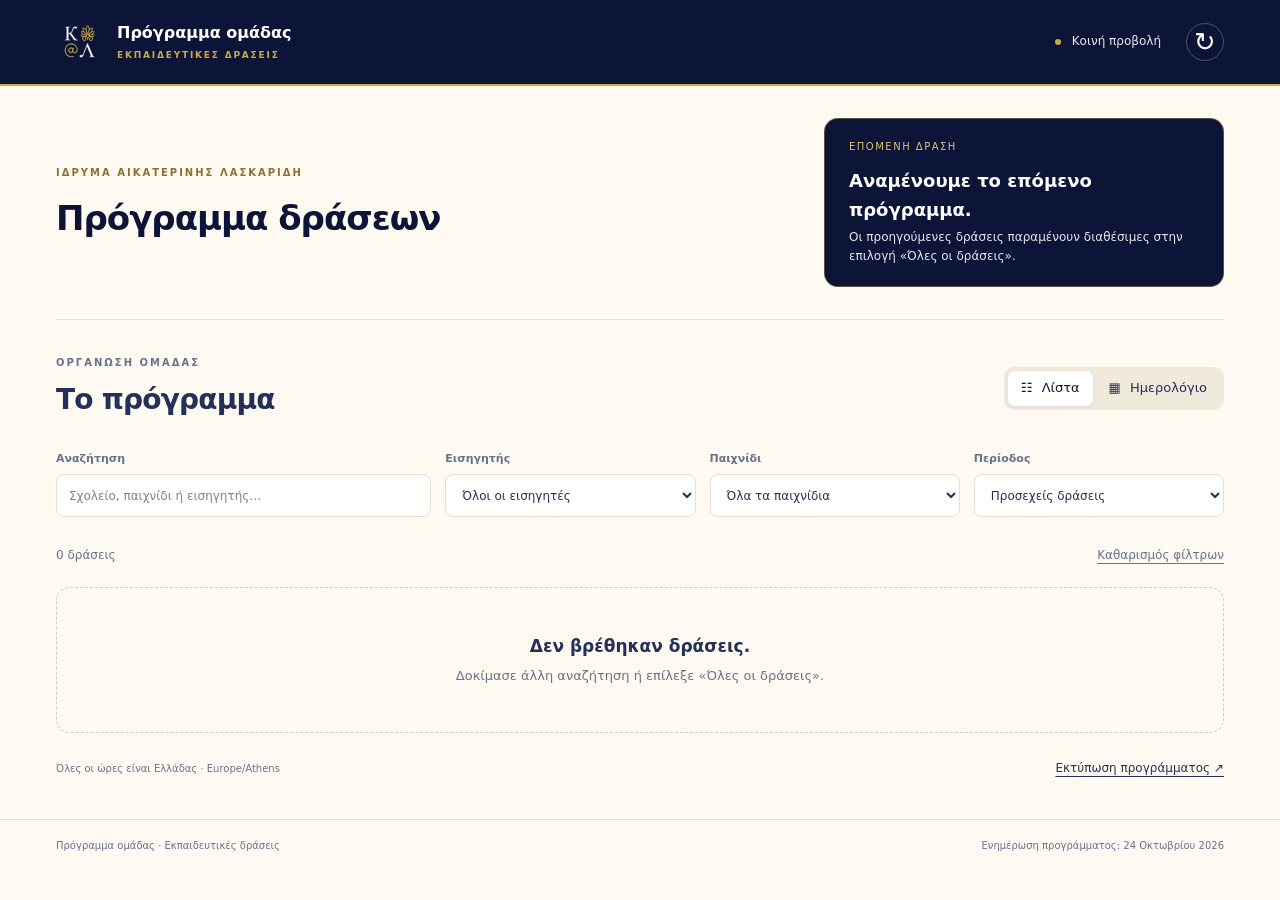
==== index.html @ 1f18cace "Apply foundation colors and show artwork for each educational program" ====
<!doctype html>
<html lang="el">
<head>
  <meta charset="utf-8">
  <meta name="viewport" content="width=device-width, initial-scale=1">
  <meta name="theme-color" content="#0c1537">
  <meta name="robots" content="noindex, nofollow">
  <meta name="description" content="Το κοινό πρόγραμμα της ομάδας εκπαιδευτικών δράσεων στο Ίδρυμα Αικατερίνης Λασκαρίδη.">
  <title>Πρόγραμμα ομάδας · Εκπαιδευτικές δράσεις</title>
  <link rel="icon" href="icon.svg" type="image/svg+xml">
  <link rel="stylesheet" href="styles.css">
  <script src="data.js" defer></script>
  <script src="app.js" defer></script>
</head>
<body>
  <a class="skip" href="#schedule">Στο πρόγραμμα</a>
  <header class="topbar">
    <a class="brand" href="./" aria-label="Πρόγραμμα ομάδας, αρχική"><img class="brand-icon" src="assets/foundation-mark.png" alt="" width="48" height="48"><span>Πρόγραμμα ομάδας<small>ΕΚΠΑΙΔΕΥΤΙΚΕΣ ΔΡΑΣΕΙΣ</small></span></a>
    <div class="top-actions"><span class="shared"><i></i> Κοινή προβολή</span><button class="icon-button" id="refresh" type="button" aria-label="Ανανέωση προγράμματος">↻</button></div>
  </header>
  <main>
    <section class="intro" aria-labelledby="page-title">
      <div><p class="eyebrow">ΙΔΡΥΜΑ ΑΙΚΑΤΕΡΙΝΗΣ ΛΑΣΚΑΡΙΔΗ</p><h1 id="page-title">Πρόγραμμα δράσεων</h1></div>
      <aside class="next" id="next-event" aria-label="Επόμενη δράση"></aside>
    </section>
    <section class="workspace" id="schedule" aria-labelledby="schedule-title">
      <div class="section-heading"><div><p class="eyebrow">ΟΡΓΑΝΩΣΗ ΟΜΑΔΑΣ</p><h2 id="schedule-title">Το πρόγραμμα</h2></div><div class="view-switch" aria-label="Τρόπος προβολής"><button type="button" data-view="list" aria-pressed="true">☷ <span>Λίστα</span></button><button type="button" data-view="calendar" aria-pressed="false">▦ <span>Ημερολόγιο</span></button></div></div>
      <div class="filters">
        <label class="search-label"><span>Αναζήτηση</span><input id="search" type="search" placeholder="Σχολείο, παιχνίδι ή εισηγητής…" autocomplete="off"></label>
        <label><span>Εισηγητής</span><select id="presenter"><option value="">Όλοι οι εισηγητές</option></select></label>
        <label><span>Παιχνίδι</span><select id="program"><option value="">Όλα τα παιχνίδια</option></select></label>
        <label><span>Περίοδος</span><select id="period"><option value="upcoming">Προσεχείς δράσεις</option><option value="all">Όλες οι δράσεις</option><option value="past">Προηγούμενες δράσεις</option></select></label>
      </div>
      <div class="results-bar"><p id="result-count" role="status" aria-live="polite"></p><button class="text-button" id="clear" type="button">Καθαρισμός φίλτρων</button></div>
      <div id="list-view"></div>
      <div id="calendar-view" hidden><div class="calendar-toolbar"><h3 id="month-label"></h3><div><button id="prev-month" class="month-button" type="button" aria-label="Προηγούμενος μήνας">←</button><button id="current-month" class="text-button" type="button">Τρέχων μήνας</button><button id="next-month" class="month-button" type="button" aria-label="Επόμενος μήνας">→</button></div></div><p class="calendar-hint">Επίλεξε μια δράση για να δεις τις λεπτομέρειες.</p><div class="calendar" id="calendar"></div><div id="day-details" aria-live="polite"></div></div>
      <div class="bottom-tools"><p class="timezone">Όλες οι ώρες είναι Ελλάδας · Europe/Athens</p><button class="text-button" id="print" type="button">Εκτύπωση προγράμματος ↗</button></div>
    </section>
  </main>
  <footer><p>Πρόγραμμα ομάδας · Εκπαιδευτικές δράσεις</p><p id="updated"></p></footer>
  <noscript><p class="noscript">Χρειάζεται ενεργοποιημένη JavaScript για την προβολή του προγράμματος.</p></noscript>
</body>
</html>
---- styles.css ----
:root{--bg:#fffaf1;--paper:#fff;--ink:#24305a;--muted:#69718b;--line:#e4dfd1;--accent:#ceaa46;--gold:#ceaa46;--soft:#f4efdf;--radius:18px}*{box-sizing:border-box}html{scroll-behavior:smooth}body{margin:0;background:var(--bg);color:var(--ink);font:15px/1.6 system-ui,-apple-system,"Segoe UI",sans-serif}button,input,select{font:inherit}button,a,input,select{-webkit-tap-highlight-color:transparent}button{cursor:pointer}button:focus-visible,a:focus-visible,input:focus-visible,select:focus-visible{outline:3px solid #ae7835;outline-offset:4px}button{color:inherit}a{color:inherit}button:disabled{cursor:default;opacity:.5}[hidden]{display:none!important}.skip{position:absolute;top:-90px;left:20px;z-index:10;background:white;padding:10px}.skip:focus{top:10px}.topbar{max-width:1280px;margin:auto;padding:26px 56px;display:flex;align-items:center;justify-content:space-between;border-bottom:1px solid var(--line)}.brand{display:flex;align-items:center;gap:13px;text-decoration:none;font-size:16px;font-weight:650;line-height:1.3}.brand small{display:block;font-size:9px;font-weight:600;letter-spacing:1.8px;margin-top:6px;color:var(--muted)}.brand-icon{display:grid;place-items:center;width:43px;height:43px;border-radius:13px;background:var(--ink);color:#f4e8cf;font:32px Georgia,serif}.top-actions{display:flex;gap:25px;align-items:center}.shared{font-size:12px;color:var(--muted)}.shared i{display:inline-block;width:6px;height:6px;border-radius:50%;background:#ceaa46;margin-right:7px}.icon-button{font-size:26px;background:transparent;border:1px solid var(--line);border-radius:50%;width:38px;height:38px;line-height:1}main{max-width:1280px;padding:0 56px;margin:auto}.intro{display:grid;grid-template-columns:1.25fr 1fr;gap:70px;align-items:center;padding:64px 0 56px}.eyebrow{font-size:10px;letter-spacing:2px;font-weight:700;margin:0 0 16px;color:var(--muted)}h1{font-size:clamp(35px,4.5vw,56px);font-weight:600;letter-spacing:-2.1px;line-height:1.15;margin:0}h1 em{font-style:normal;color:#8a7234}.lead{font-size:15px;color:var(--muted);line-height:1.8;margin:22px 0 0}.next{align-self:center;background:var(--ink);color:#fff;border-radius:var(--radius);padding:28px 30px;position:relative;overflow:hidden}.next:after{content:"";position:absolute;width:190px;height:190px;right:-115px;top:-95px;border:30px solid #ffffff08;border-radius:50%;pointer-events:none}.next-label{font-size:10px;letter-spacing:1.5px;color:#c2d2c6;display:flex;justify-content:space-between;margin:0 0 21px}.next-date{display:flex;align-items:center;gap:18px;margin-bottom:16px}.next-number{font-size:57px;font-weight:300;line-height:1;letter-spacing:-3px}.next-date-text{line-height:1.7;font-size:13px;color:#dde5de}.next h2{font-size:20px;font-weight:600;margin:0 0 3px}.next-subtitle{margin:0;font-size:12px;color:#c5d4cf}.next-meta{display:flex;gap:20px;flex-wrap:wrap;border-top:1px solid #ffffff26;padding-top:17px;margin:21px 0 0;font-size:12px;color:#f4efdf}.workspace{border-top:1px solid var(--line);padding:35px 0 0}.section-heading{display:flex;align-items:center;justify-content:space-between;gap:20px}.section-heading .eyebrow{margin:0 0 7px}.section-heading h2{font-size:28px;letter-spacing:-.8px;font-weight:550;margin:0}.view-switch{display:flex;background:#eeeadf;border-radius:10px;padding:4px;gap:3px}.view-switch button{border:0;background:none;border-radius:7px;padding:7px 13px;font-size:13px;white-space:nowrap}.view-switch button[aria-pressed=true]{background:white;box-shadow:0 1px 4px #24305a12}.view-switch button span{margin-left:5px}.filters{display:grid;grid-template-columns:1.5fr 1fr 1fr 1fr;gap:14px;margin-top:27px}.filters label>span{display:block;font-size:11px;font-weight:600;color:var(--muted);margin-bottom:7px}.filters input,.filters select{width:100%;min-width:0;border:1px solid var(--line);background:#fff;border-radius:8px;padding:11px 12px;font-size:12px;height:43px;color:var(--ink)}.filters input::placeholder{color:#7e8394}.results-bar{display:flex;justify-content:space-between;align-items:center;gap:14px;margin:23px 0 15px;font-size:12px;color:var(--muted)}.results-bar p{margin:0}.text-button{border:0;background:transparent;padding:6px 0;font-size:12px;text-decoration:underline;text-underline-offset:4px}.month-heading{font-size:13px;letter-spacing:.4px;font-weight:600;margin:27px 0 13px}.event-card{background:var(--paper);border:1px solid var(--line);border-radius:var(--radius);display:grid;grid-template-columns:104px minmax(0,1fr);overflow:hidden;margin:0 0 14px;scroll-margin-top:30px}.event-date{background:var(--soft);border-right:1px solid var(--line);display:flex;align-items:center;flex-direction:column;padding:25px 12px;gap:2px}.event-weekday{font-size:11px;color:var(--muted)}.event-number{font-size:40px;line-height:1.15;font-weight:400;letter-spacing:-2px}.event-month{font-size:11px;color:var(--muted)}.event-main{padding:24px 27px}.event-title-row{display:flex;gap:16px;align-items:flex-start;justify-content:space-between}.event-title-row h3{font-size:20px;letter-spacing:-.4px;margin:0;line-height:1.4;font-weight:650}.event-subtitle{font-size:13px;color:var(--muted);margin:3px 0 0}.status{font-size:10px;white-space:nowrap;padding:4px 9px;background:#eef1f8;border:1px solid #dce1ef;border-radius:20px;color:#24305a}.status.cancelled{background:#fff0eb;border-color:#edcfc2;color:#93472b}.status.changed{background:#fff5dd;border-color:#ebd8aa;color:#7b5f22}.event-meta{display:flex;flex-wrap:wrap;gap:10px 23px;margin:18px 0 21px;font-size:12px;font-weight:550}.event-meta span{display:flex;align-items:center;gap:7px}.meta-symbol{color:#ac8b35;font-size:14px}.event-details{display:grid;grid-template-columns:1.2fr 1fr .75fr;gap:20px;border-top:1px solid #eae6dc;padding-top:17px;margin:0}.event-details dt{font-size:10px;color:var(--muted);margin-bottom:5px}.event-details dd{font-size:12px;margin:0;line-height:1.8}.event-details dd span{display:block}.event-footer{display:flex;justify-content:flex-end;margin-top:16px}.add-calendar{background:none;border:0;padding:4px 0;font-size:11px;color:#24305a;text-decoration:underline;text-underline-offset:4px}.event-note{font-size:12px;color:#775a2b;background:#fff8e7;border-radius:8px;padding:10px 12px;margin-bottom:0}.bottom-tools{display:flex;justify-content:space-between;gap:15px;align-items:center;margin-top:18px}.timezone{font-size:10px;color:var(--muted)}.update-note{display:flex;gap:20px;margin:48px 0 42px;padding:23px 0;border-top:1px solid var(--line);border-bottom:1px solid var(--line)}.note-icon{font-size:24px;color:#6c8368}.update-note h2{font-size:13px;font-weight:600;margin:0 0 5px}.update-note p{font-size:12px;color:var(--muted);margin:0;max-width:720px}.update-note .updated{margin-top:8px;font-size:10px}footer{max-width:1280px;margin:auto;padding:0 56px 25px;display:flex;justify-content:space-between;gap:15px;color:var(--muted);font-size:10px}footer p{margin:0}.empty{padding:45px 20px;text-align:center;border:1px dashed #ddd0aa;border-radius:var(--radius);color:var(--muted)}.empty h3{color:var(--ink);font-size:17px;margin:0 0 6px}.empty p{font-size:13px;margin:0}.calendar-toolbar{display:flex;justify-content:space-between;align-items:center;margin:25px 0 10px;gap:12px}.calendar-toolbar h3{font-size:18px;margin:0;font-weight:550}.calendar-toolbar>div{display:flex;align-items:center;gap:15px}.month-button{border:1px solid var(--line);background:white;border-radius:8px;width:34px;height:34px}.calendar-hint{font-size:11px;color:var(--muted);margin:0 0 14px}.calendar{display:grid;grid-template-columns:repeat(7,minmax(0,1fr));border-top:1px solid var(--line);border-left:1px solid var(--line);border-radius:10px;overflow:hidden;background:#fff}.week-label{text-align:center;font-size:11px;font-weight:600;background:#f4efdf;padding:10px 2px;border-right:1px solid var(--line);border-bottom:1px solid var(--line)}.day{min-height:100px;padding:9px;border-right:1px solid var(--line);border-bottom:1px solid var(--line);font-size:12px}.day.blank{background:#fbf8f0}.day.today>.day-number{background:var(--ink);color:white;border-radius:50%;padding:3px 6px}.calendar-event{width:100%;text-align:left;display:block;border:0;border-left:2px solid #b39138;background:#edf0f8;border-radius:4px;padding:5px;margin-top:8px;font-size:10px;line-height:1.5;overflow-wrap:anywhere}.calendar-event.cancelled{text-decoration:line-through;background:#fff0eb}.calendar-event strong{display:block}#day-details{margin-top:22px}.noscript{padding:25px;text-align:center;background:white}
@media(min-width:1400px){.intro{padding-top:75px;padding-bottom:65px}}@media(max-width:900px){.topbar{padding:22px 30px}main{padding:0 30px}.intro{gap:35px;padding-top:45px;padding-bottom:40px}h1{font-size:42px}.filters{grid-template-columns:repeat(2,minmax(0,1fr))}.event-details{grid-template-columns:1fr 1fr}.event-details>div:last-child{grid-column:1/-1}.next{padding:24px}.event-main{padding:22px}footer{padding:0 30px 25px}.day{min-height:85px;padding:6px}}
@media(max-width:600px){body{font-size:14px}.topbar{padding:18px 20px}.brand{font-size:13px;gap:10px}.brand-icon{width:37px;height:37px;font-size:28px}.brand small{font-size:8px;letter-spacing:1px}.shared{display:none}.top-actions{gap:0}main{padding:0 20px}.intro{grid-template-columns:1fr;gap:28px;padding:32px 0}.eyebrow{font-size:9px;letter-spacing:1.5px}h1{font-size:40px;letter-spacing:-1.5px}.lead{font-size:13px;margin-top:16px}.lead br{display:none}.next{padding:23px}.next-number{font-size:48px}.next-label{margin-bottom:15px}.next-date{margin-bottom:13px}.next-meta{margin-top:17px;padding-top:14px}.workspace{padding-top:26px}.section-heading h2{font-size:24px}.view-switch button{font-size:12px;padding:7px 9px}.view-switch button span{margin-left:3px}.filters{gap:13px 10px;margin-top:21px}.filters .search-label{grid-column:1/-1}.filters label:last-child{grid-column:1/-1}.filters input,.filters select{font-size:12px}.results-bar{font-size:11px;margin-top:20px}.results-bar .text-button{font-size:10px}.event-card{grid-template-columns:65px minmax(0,1fr);border-radius:13px}.event-date{padding:20px 5px}.event-number{font-size:32px}.event-weekday,.event-month{font-size:9px}.event-main{padding:19px 16px}.event-title-row{display:block}.event-title-row h3{font-size:18px}.event-subtitle{font-size:12px}.status{display:inline-block;margin-top:10px}.event-meta{gap:8px 14px;margin:14px 0;font-size:11px}.event-details{grid-template-columns:1fr;gap:13px}.event-details>div:last-child{grid-column:auto}.event-details dd{font-size:11px}.event-details dt{font-size:9px;margin-bottom:3px}.event-footer{justify-content:flex-start}.bottom-tools{align-items:flex-start;flex-direction:column;gap:0}.timezone{font-size:9px}.update-note{margin:30px 0;padding:20px 0;gap:12px}.update-note p{font-size:11px}footer{padding:0 20px 23px;flex-direction:column;gap:3px;font-size:9px}.calendar-toolbar{align-items:flex-start;flex-direction:column}.calendar-toolbar h3{font-size:17px}.calendar-toolbar>div{width:100%;justify-content:space-between}.day{min-height:80px;padding:4px;font-size:10px}.calendar-event{font-size:8px;padding:4px 2px}.calendar-event .calendar-program{display:none}.week-label{font-size:9px;padding:8px 1px}.calendar-hint{font-size:10px}}
@media print{body{background:white;color:black}.topbar{padding:15px 0}.top-actions,.filters,.view-switch,.results-bar .text-button,.bottom-tools,.event-footer,.next,.calendar-toolbar,.calendar-hint,.update-note,footer,.skip{display:none!important}main{padding:0}.intro{display:block;padding:20px 0}.intro h1{font-size:27px;letter-spacing:0}.intro h1 br{display:none}.lead{font-size:11px;margin-top:6px}.workspace{padding-top:20px}#calendar-view{display:none!important}#list-view{display:block!important}.event-card{break-inside:avoid}.event-main{padding:16px}.event-date{background:white}.event-details{grid-template-columns:1.2fr 1fr .75fr}.event-details>div:last-child{grid-column:auto}.event-details dd{font-size:10px}.event-details dt{font-size:9px}.event-title-row{display:flex}.status{-webkit-print-color-adjust:exact;print-color-adjust:exact}.event-title-row h3{font-size:16px}.section-heading h2{font-size:20px}}
@media(max-width:600px){.section-heading{gap:10px}.section-heading h2{font-size:22px;white-space:nowrap}.view-switch button{font-size:11px;padding:6px 7px}} @media(prefers-reduced-motion:reduce){html{scroll-behavior:auto}}
/* Compact schedule heading */
.intro{grid-template-columns:minmax(0,1fr) minmax(300px,400px);gap:48px;padding:32px 0}h1{font-size:34px;font-weight:600;letter-spacing:-1px;line-height:1.25;max-width:480px}.next{padding:20px 24px}.next-label{margin-bottom:12px}.next-date{gap:14px;margin-bottom:12px}.next-number{font-size:42px;letter-spacing:-1.5px}.next h2{font-size:18px}.next-meta{margin-top:14px;padding-top:12px}.bottom-tools{margin-bottom:32px}footer{border-top:1px solid var(--line);padding-top:18px}
@media(max-width:900px){.intro{gap:28px;grid-template-columns:minmax(0,1fr) minmax(280px,1fr)}h1{font-size:30px}}
@media(max-width:600px){.intro{grid-template-columns:1fr;gap:22px;padding:26px 0}h1{font-size:28px;max-width:320px;letter-spacing:-.6px}.intro .eyebrow{margin-bottom:10px}.next{padding:20px}.next-number{font-size:38px}.bottom-tools{margin-bottom:24px}footer{padding-top:16px}}
@media print{.intro{display:block;padding:18px 0}.intro h1{font-size:25px;max-width:none}}


/* Foundation palette, matched to laskaridisfoundation.org. */
:root{--navy:#0c1537;--gold:#ceaa46;--bg:#fffaf1;--ink:#24305a;--soft:#f4efdf;--radius:14px}
.topbar{max-width:none;background:var(--navy);color:#fff;padding:18px max(28px,calc((100vw - 1168px)/2));border-bottom:2px solid var(--gold)}
.brand-icon{width:48px;height:48px;object-fit:contain;background:none;border-radius:0;flex-shrink:0}
.brand small{color:var(--gold)}.shared{color:#e8e8ef}.shared i{background:var(--gold)}
.icon-button{border-color:#ffffff40;color:#fff}.icon-button:hover{background:#ffffff12}
.intro .eyebrow{color:#8a7234}.intro h1{color:var(--navy)}
.next{background:var(--navy);border:1px solid #ceaa4666;border-radius:14px;isolation:isolate}
.next-artwork{position:absolute;inset:0;width:100%;height:100%;object-fit:cover;opacity:.85;z-index:-2}
.next:after{inset:0;width:auto;height:auto;border:0;border-radius:0;background:linear-gradient(90deg,rgba(12,21,55,.96),rgba(12,21,55,.74) 55%,rgba(12,21,55,.2));z-index:-1}
.next-content{position:relative}.next-label{color:#e0c477}.next-number{color:#e6cb7e}.next-date-text{color:#f8f0dc}
.next-subtitle{color:#e7e8ef}.next-meta{color:#fffaf1;border-top-color:#ceaa4659}
.event-card{grid-template-columns:88px minmax(0,1fr);box-shadow:0 3px 18px #0c153705;border-color:#e4dfd1}
.event-card.has-artwork{grid-template-columns:88px 210px minmax(0,1fr)}
.event-date{background:var(--navy);border-right:0;color:#fff;justify-content:flex-start;padding-top:28px}
.event-number{color:#e0c477}.event-weekday,.event-month{color:#f3ead0}
.event-artwork{position:relative;min-height:285px;overflow:hidden;background:var(--navy);border-right:1px solid #ceaa4640}
.event-artwork img{position:absolute;inset:0;width:100%;height:100%;object-fit:cover}
.event-main{padding:25px 27px}.event-title-row h3{color:var(--navy)}
.event-details{border-top-color:#eae6dc}.event-details dt{color:#767990}.event-meta{color:#344367}
.status.scheduled{background:#f6f1e2;color:#776024;border-color:#e9dcaf}
.add-calendar{color:#24305a}.add-calendar:hover,.text-button:hover{color:#8c6c1a}
.calendar-event{background:#edf0f8;border-left-color:var(--gold);color:var(--navy)}
.day.today>.day-number{background:var(--navy);color:#fff}.week-label{background:#f3efdf;color:var(--navy)}
.view-switch{background:#efeadc}.view-switch button[aria-pressed=true]{color:var(--navy);box-shadow:0 1px 5px #0c153712}
.filters input:focus,.filters select:focus{border-color:#bc9940}.empty{border-color:#d9cda9}
@media(max-width:900px){.topbar{padding:18px 30px}.event-card.has-artwork{grid-template-columns:72px 150px minmax(0,1fr)}.event-main{padding:22px}.event-artwork{min-height:310px}}
@media(max-width:600px){
 .topbar{padding:16px 20px}.brand-icon{width:40px;height:40px}.brand{gap:11px}
 .event-card,.event-card.has-artwork{grid-template-columns:64px minmax(0,1fr)}
 .event-artwork{grid-column:1/-1;grid-row:1;min-height:0;height:170px;border-right:0;border-bottom:2px solid var(--gold)}
 .event-card.has-artwork .event-date{grid-column:1;grid-row:2}.event-card.has-artwork .event-main{grid-column:2;grid-row:2}
 .event-date{padding:21px 5px}.event-main{padding:20px 16px}.next-artwork{opacity:.75}
}
@media print{
 .topbar{background:white;color:var(--navy);border-bottom:1px solid var(--gold)}.brand-icon{display:none}.brand small{color:var(--navy)}
 .event-artwork,.next-artwork{display:none!important}.event-card,.event-card.has-artwork{grid-template-columns:75px minmax(0,1fr);box-shadow:none}
 .event-card.has-artwork .event-date,.event-card.has-artwork .event-main{grid-column:auto;grid-row:auto}
 .event-date{background:white;color:var(--navy)}.event-number,.event-weekday,.event-month{color:var(--navy)}
}
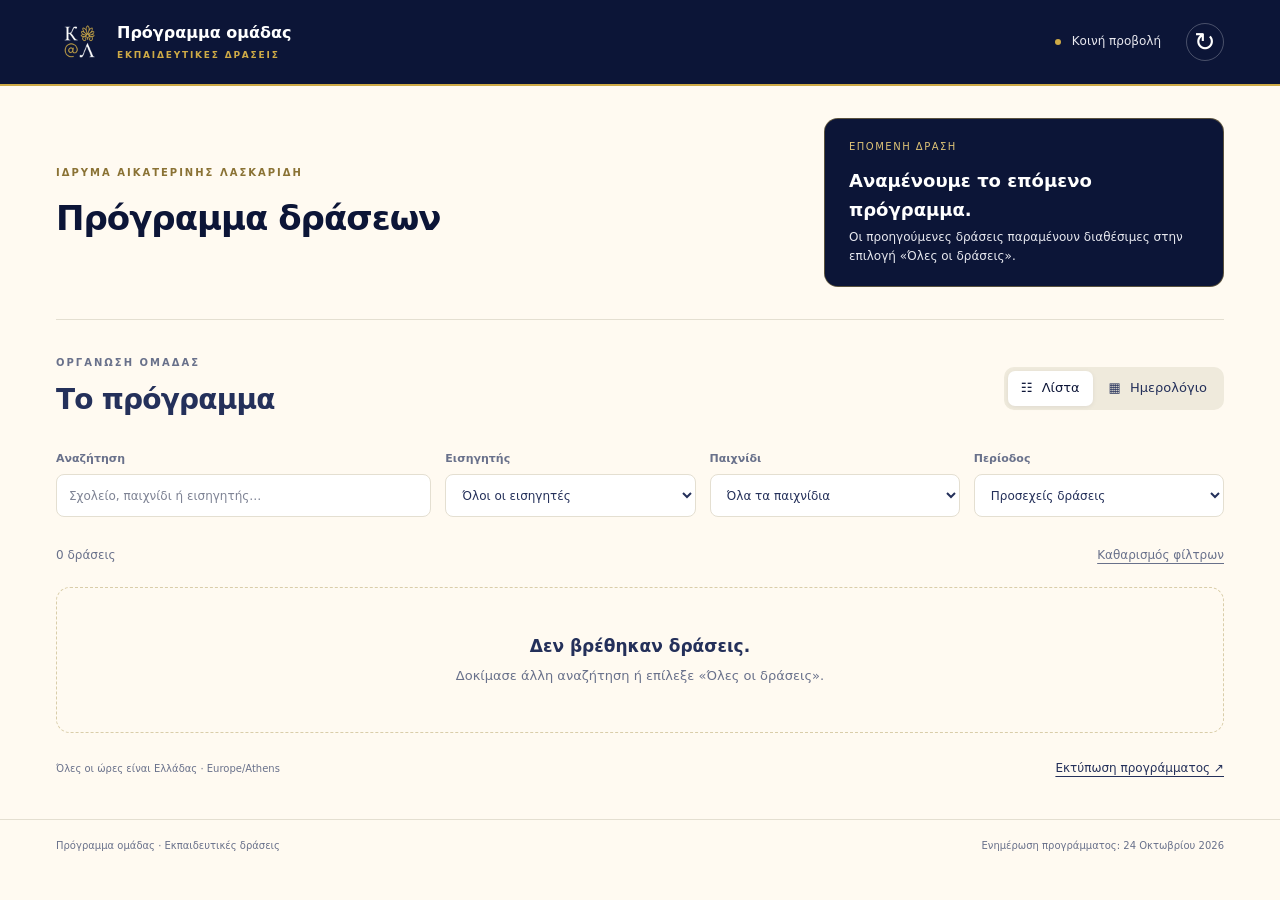
==== commit 87aa9852: "Version static assets so visitors receive the updated artwork and palette" ====
--- a/index.html
+++ b/index.html
@@ -7,15 +7,15 @@
   <meta name="robots" content="noindex, nofollow">
   <meta name="description" content="Το κοινό πρόγραμμα της ομάδας εκπαιδευτικών δράσεων στο Ίδρυμα Αικατερίνης Λασκαρίδη.">
   <title>Πρόγραμμα ομάδας · Εκπαιδευτικές δράσεις</title>
-  <link rel="icon" href="icon.svg" type="image/svg+xml">
-  <link rel="stylesheet" href="styles.css">
-  <script src="data.js" defer></script>
-  <script src="app.js" defer></script>
+  <link rel="icon" href="icon.svg?v=foundation1" type="image/svg+xml">
+  <link rel="stylesheet" href="styles.css?v=foundation1">
+  <script src="data.js?v=20261024" defer></script>
+  <script src="app.js?v=foundation1" defer></script>
 </head>
 <body>
   <a class="skip" href="#schedule">Στο πρόγραμμα</a>
   <header class="topbar">
-    <a class="brand" href="./" aria-label="Πρόγραμμα ομάδας, αρχική"><img class="brand-icon" src="assets/foundation-mark.png" alt="" width="48" height="48"><span>Πρόγραμμα ομάδας<small>ΕΚΠΑΙΔΕΥΤΙΚΕΣ ΔΡΑΣΕΙΣ</small></span></a>
+    <a class="brand" href="./" aria-label="Πρόγραμμα ομάδας, αρχική"><img class="brand-icon" src="assets/foundation-mark.png?v=foundation1" alt="" width="48" height="48"><span>Πρόγραμμα ομάδας<small>ΕΚΠΑΙΔΕΥΤΙΚΕΣ ΔΡΑΣΕΙΣ</small></span></a>
     <div class="top-actions"><span class="shared"><i></i> Κοινή προβολή</span><button class="icon-button" id="refresh" type="button" aria-label="Ανανέωση προγράμματος">↻</button></div>
   </header>
   <main>
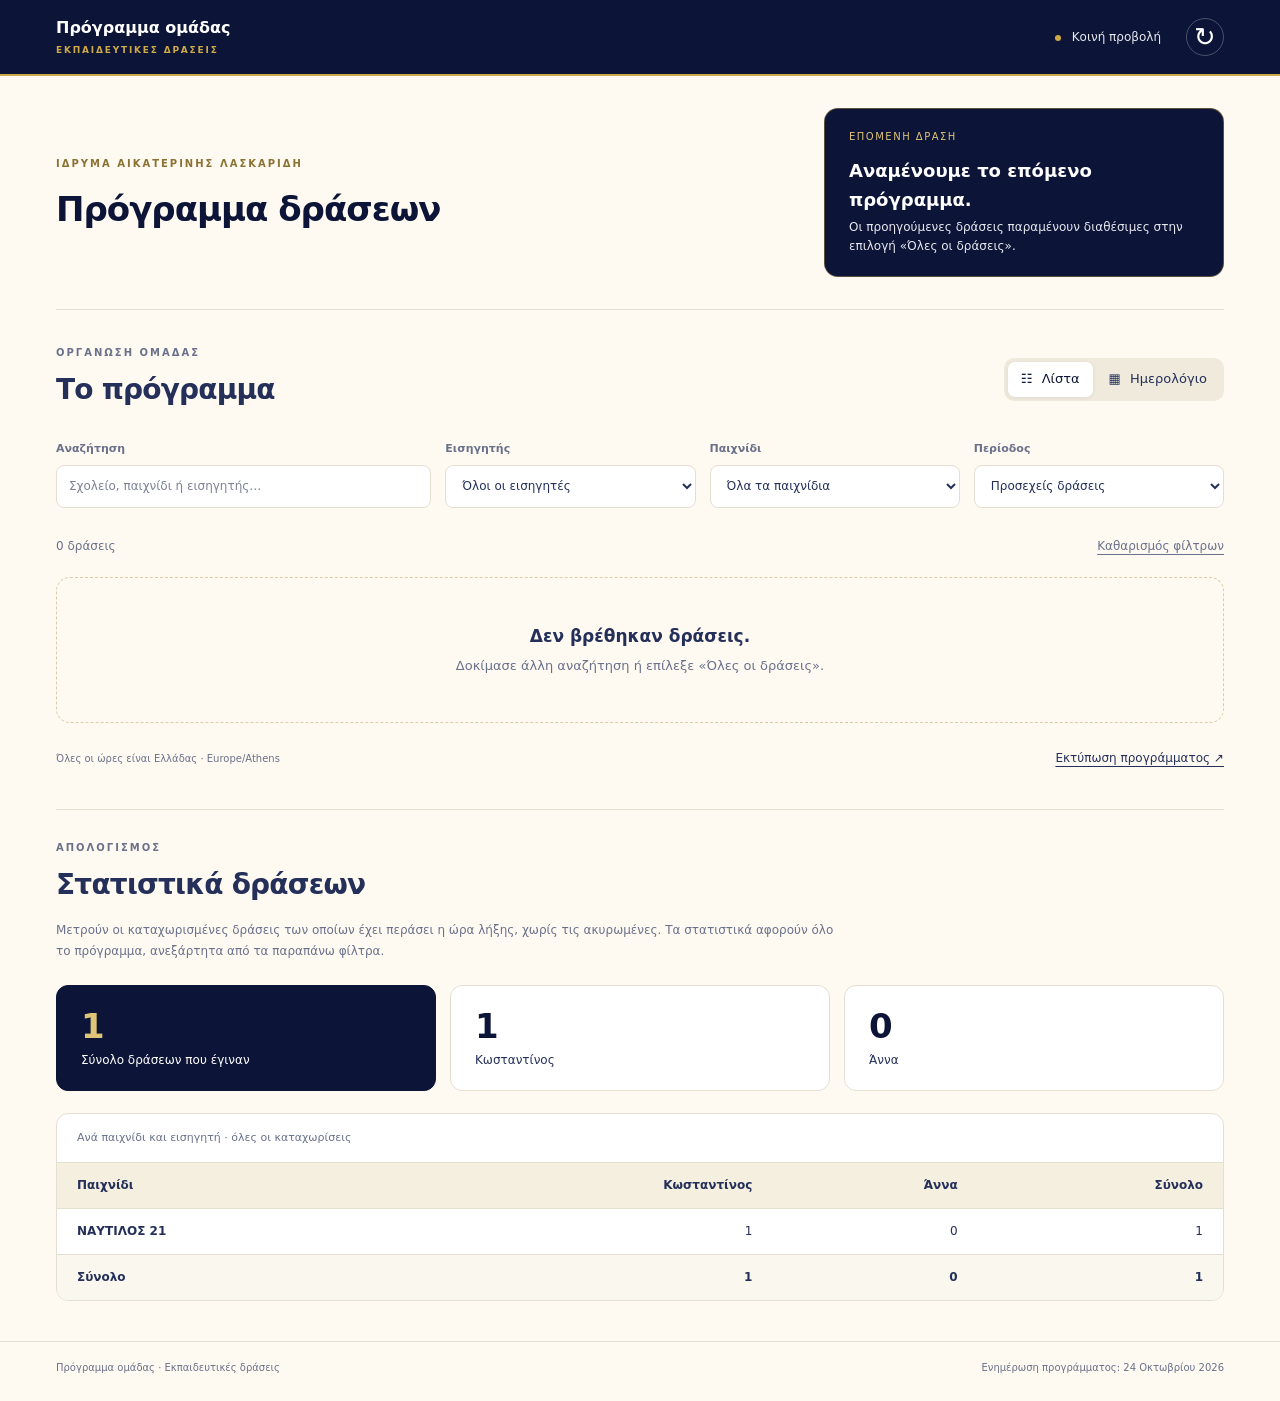
==== commit 51e89d01: "Assign team presenters by weekday, retain cancellations and add activity statistics" ====
--- a/index.html
+++ b/index.html
@@ -8,14 +8,15 @@
   <meta name="description" content="Το κοινό πρόγραμμα της ομάδας εκπαιδευτικών δράσεων στο Ίδρυμα Αικατερίνης Λασκαρίδη.">
   <title>Πρόγραμμα ομάδας · Εκπαιδευτικές δράσεις</title>
   <link rel="icon" href="icon.svg?v=foundation1" type="image/svg+xml">
-  <link rel="stylesheet" href="styles.css?v=foundation1">
-  <script src="data.js?v=20261024" defer></script>
-  <script src="app.js?v=foundation1" defer></script>
+  <link rel="stylesheet" href="styles.css?v=team2">
+  <script src="data.js?v=20261024-2" defer></script>
+  <script src="schedule-rules.js?v=team2" defer></script>
+  <script src="app.js?v=team2" defer></script>
 </head>
 <body>
   <a class="skip" href="#schedule">Στο πρόγραμμα</a>
   <header class="topbar">
-    <a class="brand" href="./" aria-label="Πρόγραμμα ομάδας, αρχική"><img class="brand-icon" src="assets/foundation-mark.png?v=foundation1" alt="" width="48" height="48"><span>Πρόγραμμα ομάδας<small>ΕΚΠΑΙΔΕΥΤΙΚΕΣ ΔΡΑΣΕΙΣ</small></span></a>
+    <a class="brand" href="./" aria-label="Πρόγραμμα ομάδας, αρχική"><span>Πρόγραμμα ομάδας<small>ΕΚΠΑΙΔΕΥΤΙΚΕΣ ΔΡΑΣΕΙΣ</small></span></a>
     <div class="top-actions"><span class="shared"><i></i> Κοινή προβολή</span><button class="icon-button" id="refresh" type="button" aria-label="Ανανέωση προγράμματος">↻</button></div>
   </header>
   <main>
@@ -36,6 +37,11 @@
       <div id="calendar-view" hidden><div class="calendar-toolbar"><h3 id="month-label"></h3><div><button id="prev-month" class="month-button" type="button" aria-label="Προηγούμενος μήνας">←</button><button id="current-month" class="text-button" type="button">Τρέχων μήνας</button><button id="next-month" class="month-button" type="button" aria-label="Επόμενος μήνας">→</button></div></div><p class="calendar-hint">Επίλεξε μια δράση για να δεις τις λεπτομέρειες.</p><div class="calendar" id="calendar"></div><div id="day-details" aria-live="polite"></div></div>
       <div class="bottom-tools"><p class="timezone">Όλες οι ώρες είναι Ελλάδας · Europe/Athens</p><button class="text-button" id="print" type="button">Εκτύπωση προγράμματος ↗</button></div>
     </section>
+    <section class="statistics" aria-labelledby="statistics-title">
+      <div class="section-heading"><div><p class="eyebrow">ΑΠΟΛΟΓΙΣΜΟΣ</p><h2 id="statistics-title">Στατιστικά δράσεων</h2></div></div>
+      <p class="statistics-note">Μετρούν οι καταχωρισμένες δράσεις των οποίων έχει περάσει η ώρα λήξης, χωρίς τις ακυρωμένες. Τα στατιστικά αφορούν όλο το πρόγραμμα, ανεξάρτητα από τα παραπάνω φίλτρα.</p>
+      <div id="statistics-content"></div>
+    </section>
   </main>
   <footer><p>Πρόγραμμα ομάδας · Εκπαιδευτικές δράσεις</p><p id="updated"></p></footer>
   <noscript><p class="noscript">Χρειάζεται ενεργοποιημένη JavaScript για την προβολή του προγράμματος.</p></noscript>
--- a/styles.css
+++ b/styles.css
@@ -50,3 +50,32 @@
  .event-card.has-artwork .event-date,.event-card.has-artwork .event-main{grid-column:auto;grid-row:auto}
  .event-date{background:white;color:var(--navy)}.event-number,.event-weekday,.event-month{color:var(--navy)}
 }
+/* Cancelled actions stay visible, with a neutral grey treatment. */
+.event-card.is-cancelled{background:#f1f2f3;border-color:#d1d3d6;box-shadow:none;color:#555a63}
+.is-cancelled .event-date{background:#dfe1e4;color:#555a63}
+.is-cancelled .event-number,.is-cancelled .event-weekday,.is-cancelled .event-month,.is-cancelled .event-title-row h3,.is-cancelled .event-meta,.is-cancelled .meta-symbol{color:#555a63}
+.is-cancelled .event-artwork{background:#dfe1e4;border-color:#c8cbd0}
+.is-cancelled .event-artwork img{filter:grayscale(1);opacity:.5}
+.is-cancelled .event-note{background:#e4e6e8;color:#555a63}
+.status.cancelled{background:#e1e3e6;color:#454a52;border-color:#b8bdc4;font-weight:650}
+.calendar-event.cancelled{background:#e5e7e9;color:#505660;border-left-color:#8c939c;text-decoration:none}
+.calendar-event.cancelled .calendar-program{text-decoration:line-through}
+.calendar-cancelled{display:block;font-size:9px;font-weight:650}
+/* All-time statistics, independent of schedule filters. */
+.statistics{border-top:1px solid var(--line);padding:30px 0 40px}
+.statistics-note{max-width:790px;color:var(--muted);font-size:12px;line-height:1.8;margin:12px 0 22px}
+.stat-cards{display:grid;grid-template-columns:repeat(3,minmax(0,1fr));gap:14px;margin-bottom:22px}
+.stat-card{border:1px solid var(--line);border-radius:12px;background:white;padding:20px 24px;display:flex;flex-direction:column;gap:4px}
+.stat-card:first-child{background:var(--navy);border-color:var(--navy);color:white}
+.stat-card strong{font-size:34px;line-height:1.2;font-weight:600;color:var(--navy)}
+.stat-card:first-child strong{color:#e0c477}.stat-card span{font-size:12px}
+.statistics-empty{font-size:12px;color:var(--muted);margin:0 0 16px}
+.statistics-table-wrap{overflow-x:auto;border:1px solid var(--line);border-radius:12px;background:white}
+.statistics-table{border-collapse:collapse;width:100%;font-size:12px;text-align:left}
+.statistics-table caption{text-align:left;padding:15px 20px;color:var(--muted);font-size:11px}
+.statistics-table th,.statistics-table td{padding:13px 20px;border-top:1px solid var(--line)}
+.statistics-table thead{background:#f4efdf}.statistics-table th{font-weight:600}
+.statistics-table td,.statistics-table th:not(:first-child){text-align:right}
+.statistics-table tfoot{background:#faf7ef;font-weight:650}
+@media(max-width:600px){.stat-cards{gap:8px}.stat-card{padding:15px 10px}.stat-card strong{font-size:28px}.stat-card span{font-size:10px}.statistics-table th,.statistics-table td{padding:12px 10px}.statistics-table{font-size:10px}.statistics-table caption{padding:12px 10px}.calendar-cancelled{font-size:7px;overflow-wrap:anywhere}.statistics{padding-top:25px}.statistics-note{font-size:11px}}
+@media print{.statistics{break-inside:avoid;padding-bottom:0}.stat-card{padding:12px}.stat-card:first-child{background:white;color:black}.stat-card strong,.stat-card:first-child strong{color:black}.statistics-table-wrap{overflow:visible}.event-card.is-cancelled{-webkit-print-color-adjust:exact;print-color-adjust:exact}}
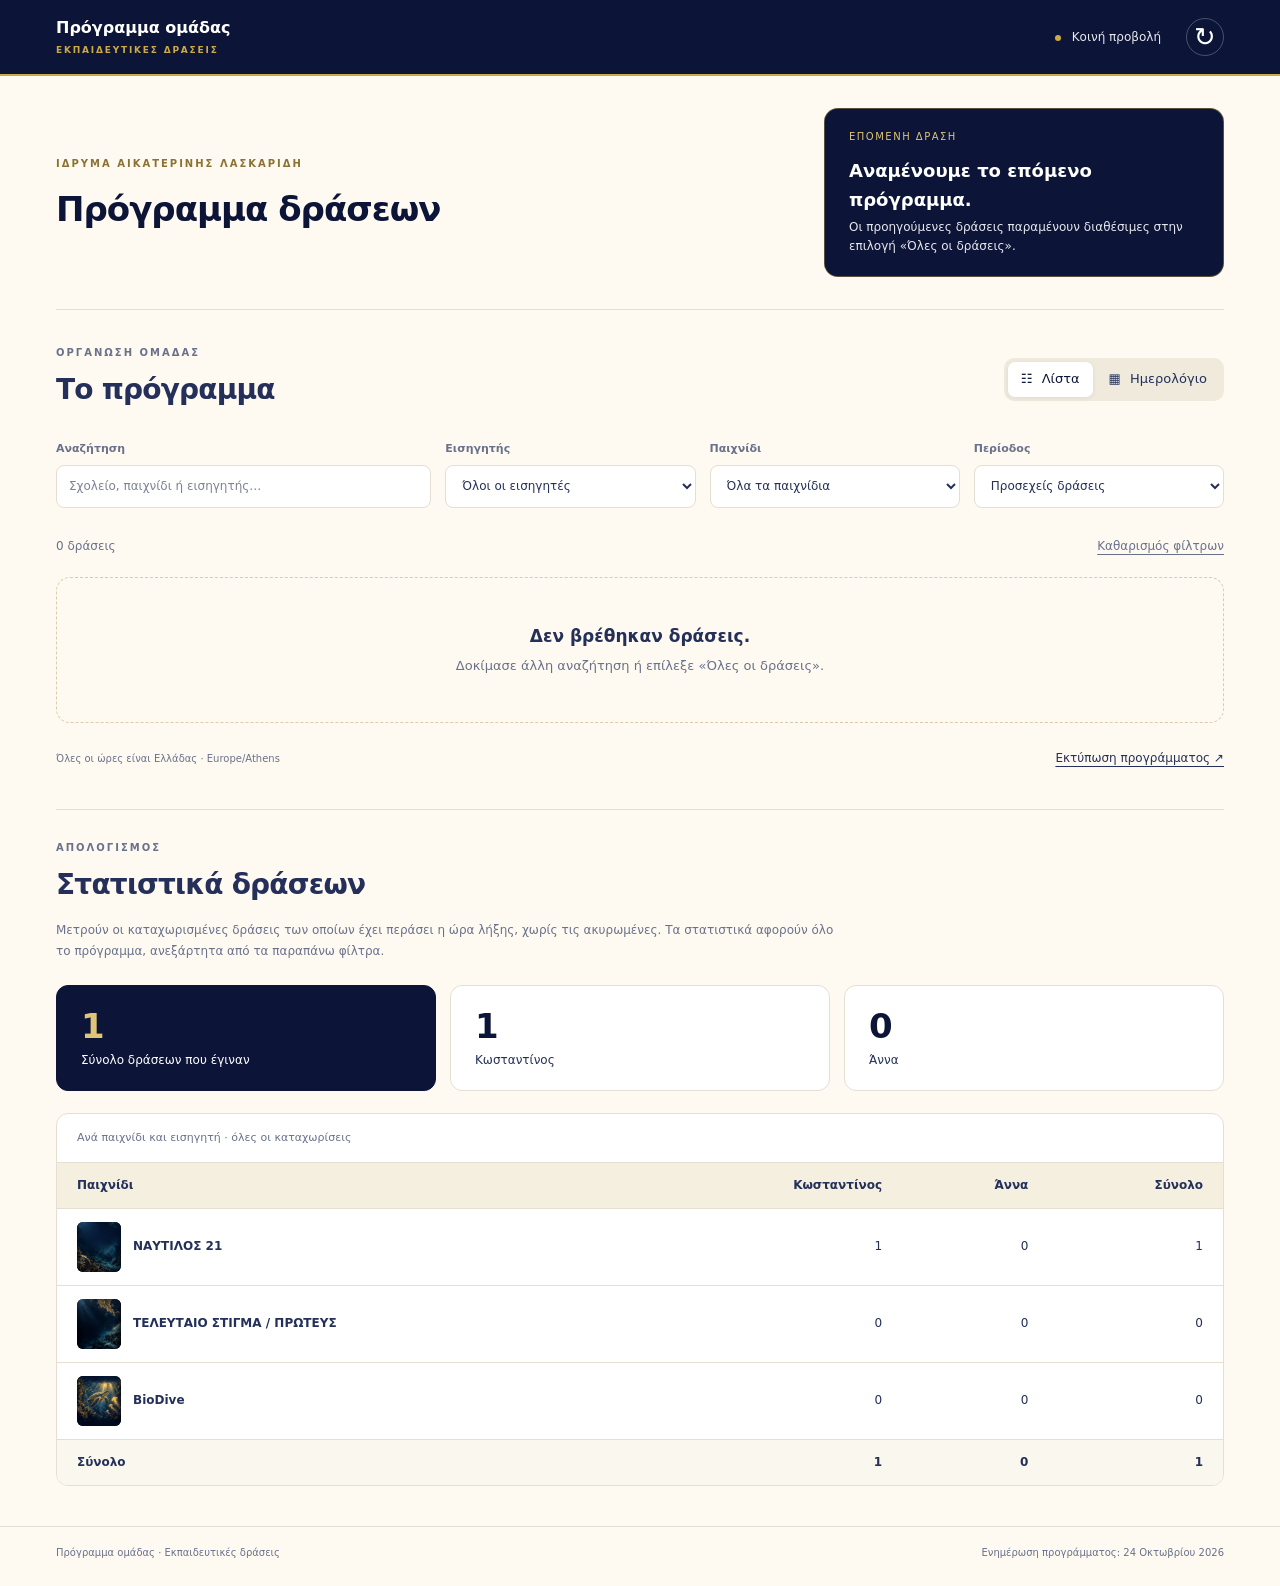
==== commit 8056a37a: "Include all three games with artwork and zero activity counts" ====
--- a/index.html
+++ b/index.html
@@ -8,10 +8,10 @@
   <meta name="description" content="Το κοινό πρόγραμμα της ομάδας εκπαιδευτικών δράσεων στο Ίδρυμα Αικατερίνης Λασκαρίδη.">
   <title>Πρόγραμμα ομάδας · Εκπαιδευτικές δράσεις</title>
   <link rel="icon" href="icon.svg?v=foundation1" type="image/svg+xml">
-  <link rel="stylesheet" href="styles.css?v=team2">
+  <link rel="stylesheet" href="styles.css?v=games3">
   <script src="data.js?v=20261024-2" defer></script>
-  <script src="schedule-rules.js?v=team2" defer></script>
-  <script src="app.js?v=team2" defer></script>
+  <script src="schedule-rules.js?v=games3" defer></script>
+  <script src="app.js?v=games3" defer></script>
 </head>
 <body>
   <a class="skip" href="#schedule">Στο πρόγραμμα</a>
--- a/styles.css
+++ b/styles.css
@@ -77,5 +77,8 @@
 .statistics-table thead{background:#f4efdf}.statistics-table th{font-weight:600}
 .statistics-table td,.statistics-table th:not(:first-child){text-align:right}
 .statistics-table tfoot{background:#faf7ef;font-weight:650}
+.statistics-program{display:flex;align-items:center;gap:12px}.statistics-program img{flex-shrink:0;object-fit:cover;border-radius:6px;background:var(--navy)}
+@media(max-width:600px){.statistics-program{gap:7px}.statistics-program img{width:30px;height:40px}}
+@media print{.statistics-program img{display:none}}
 @media(max-width:600px){.stat-cards{gap:8px}.stat-card{padding:15px 10px}.stat-card strong{font-size:28px}.stat-card span{font-size:10px}.statistics-table th,.statistics-table td{padding:12px 10px}.statistics-table{font-size:10px}.statistics-table caption{padding:12px 10px}.calendar-cancelled{font-size:7px;overflow-wrap:anywhere}.statistics{padding-top:25px}.statistics-note{font-size:11px}}
 @media print{.statistics{break-inside:avoid;padding-bottom:0}.stat-card{padding:12px}.stat-card:first-child{background:white;color:black}.stat-card strong,.stat-card:first-child strong{color:black}.statistics-table-wrap{overflow:visible}.event-card.is-cancelled{-webkit-print-color-adjust:exact;print-color-adjust:exact}}
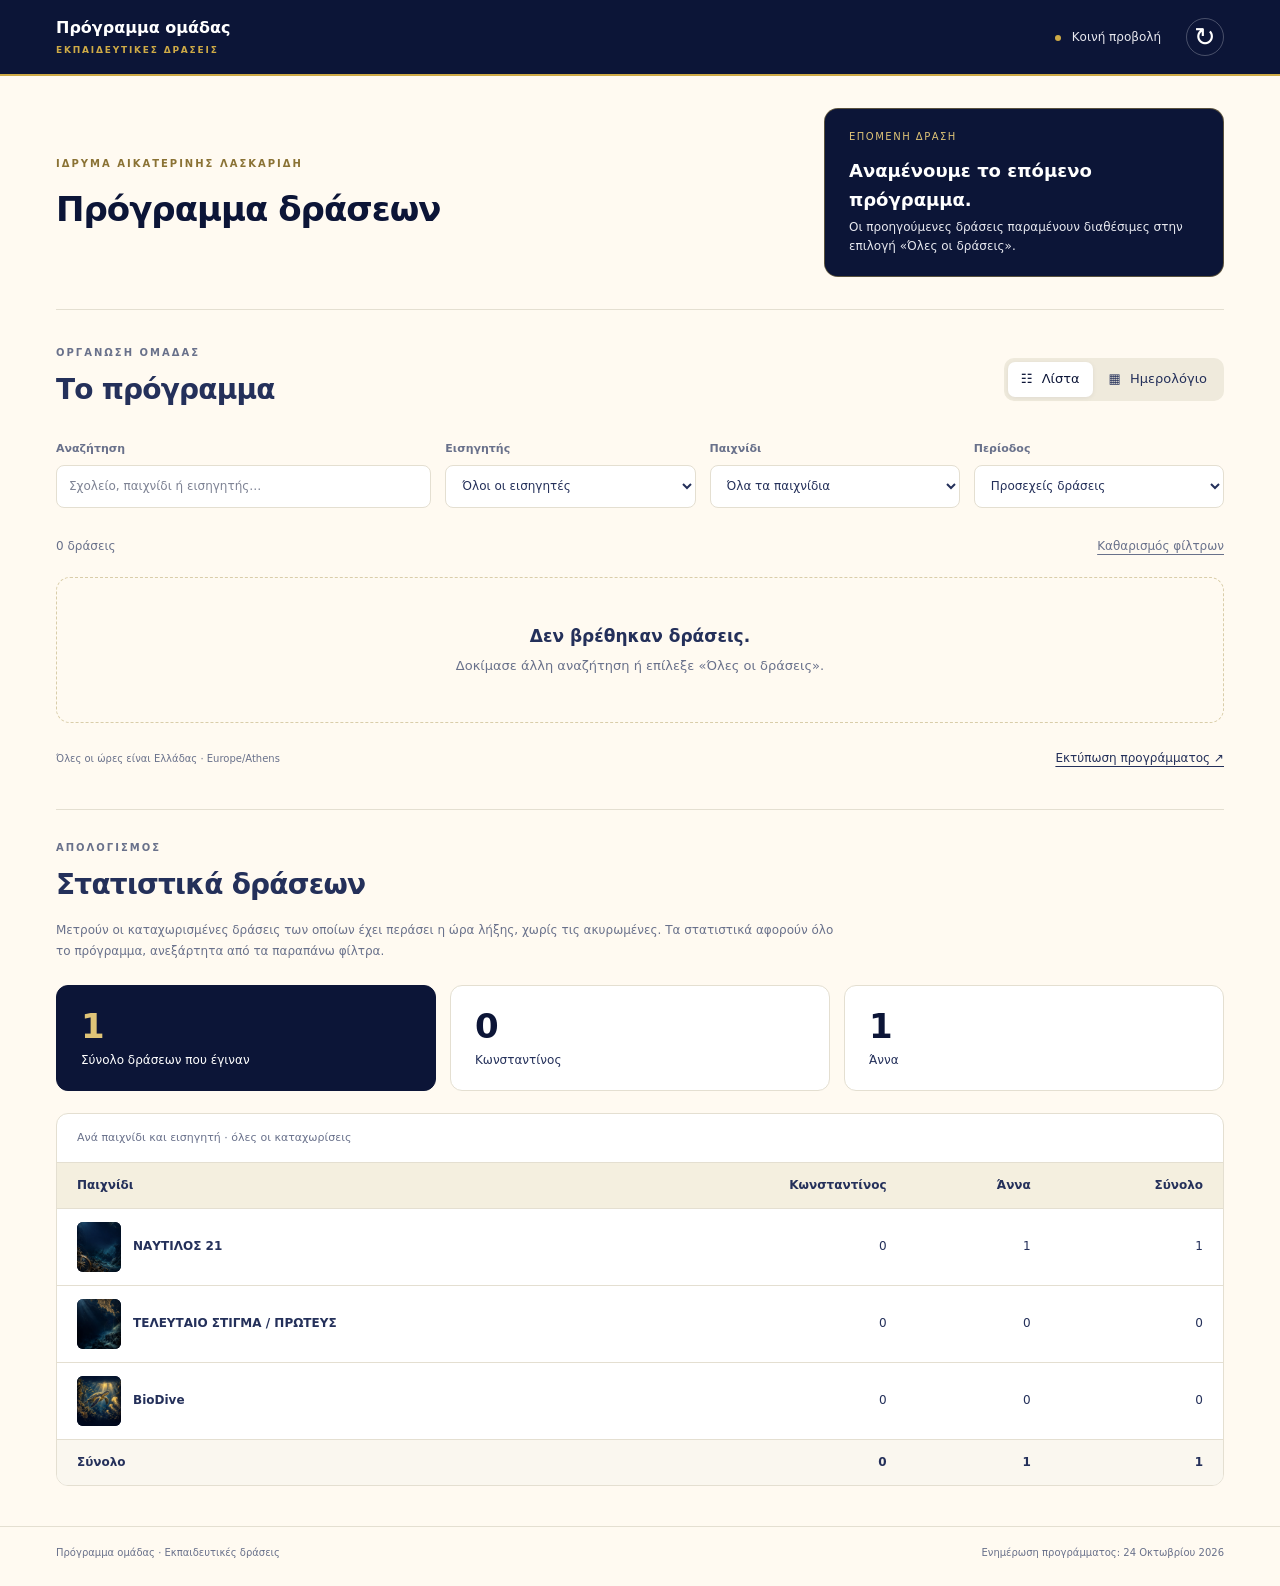
==== commit 9520c5a7: "Assign Monday and Wednesday to Konstantinos, Tuesday and Thursday to Anna" ====
--- a/index.html
+++ b/index.html
@@ -10,7 +10,7 @@
   <link rel="icon" href="icon.svg?v=foundation1" type="image/svg+xml">
   <link rel="stylesheet" href="styles.css?v=games3">
   <script src="data.js?v=20261024-2" defer></script>
-  <script src="schedule-rules.js?v=games3" defer></script>
+  <script src="schedule-rules.js?v=weekdays4" defer></script>
   <script src="app.js?v=games3" defer></script>
 </head>
 <body>
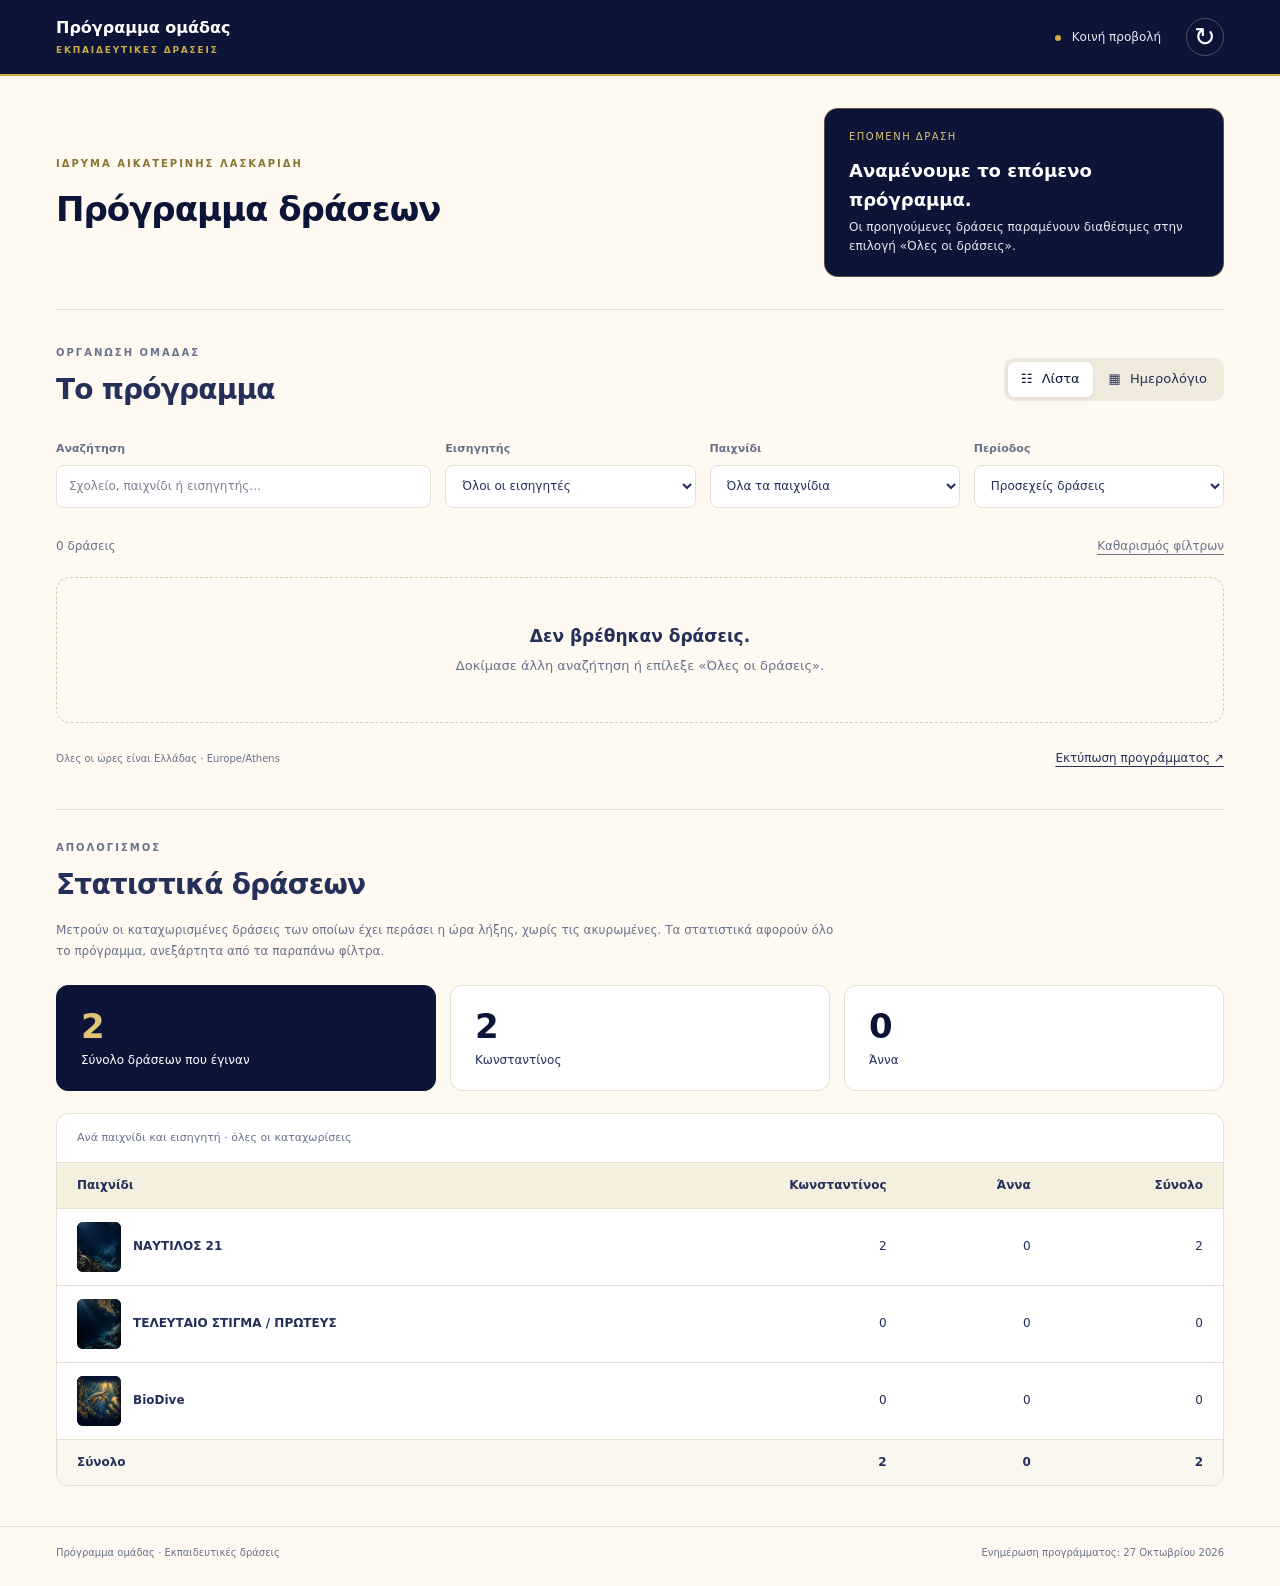
==== commit 2f4816a8: "Cancel November 3 event and add two November 11 Nautilos bookings" ====
--- a/index.html
+++ b/index.html
@@ -9,7 +9,7 @@
   <title>Πρόγραμμα ομάδας · Εκπαιδευτικές δράσεις</title>
   <link rel="icon" href="icon.svg?v=foundation1" type="image/svg+xml">
   <link rel="stylesheet" href="styles.css?v=games3">
-  <script src="data.js?v=20261024-2" defer></script>
+  <script src="data.js?v=20261027" defer></script>
   <script src="schedule-rules.js?v=weekdays4" defer></script>
   <script src="app.js?v=games3" defer></script>
 </head>
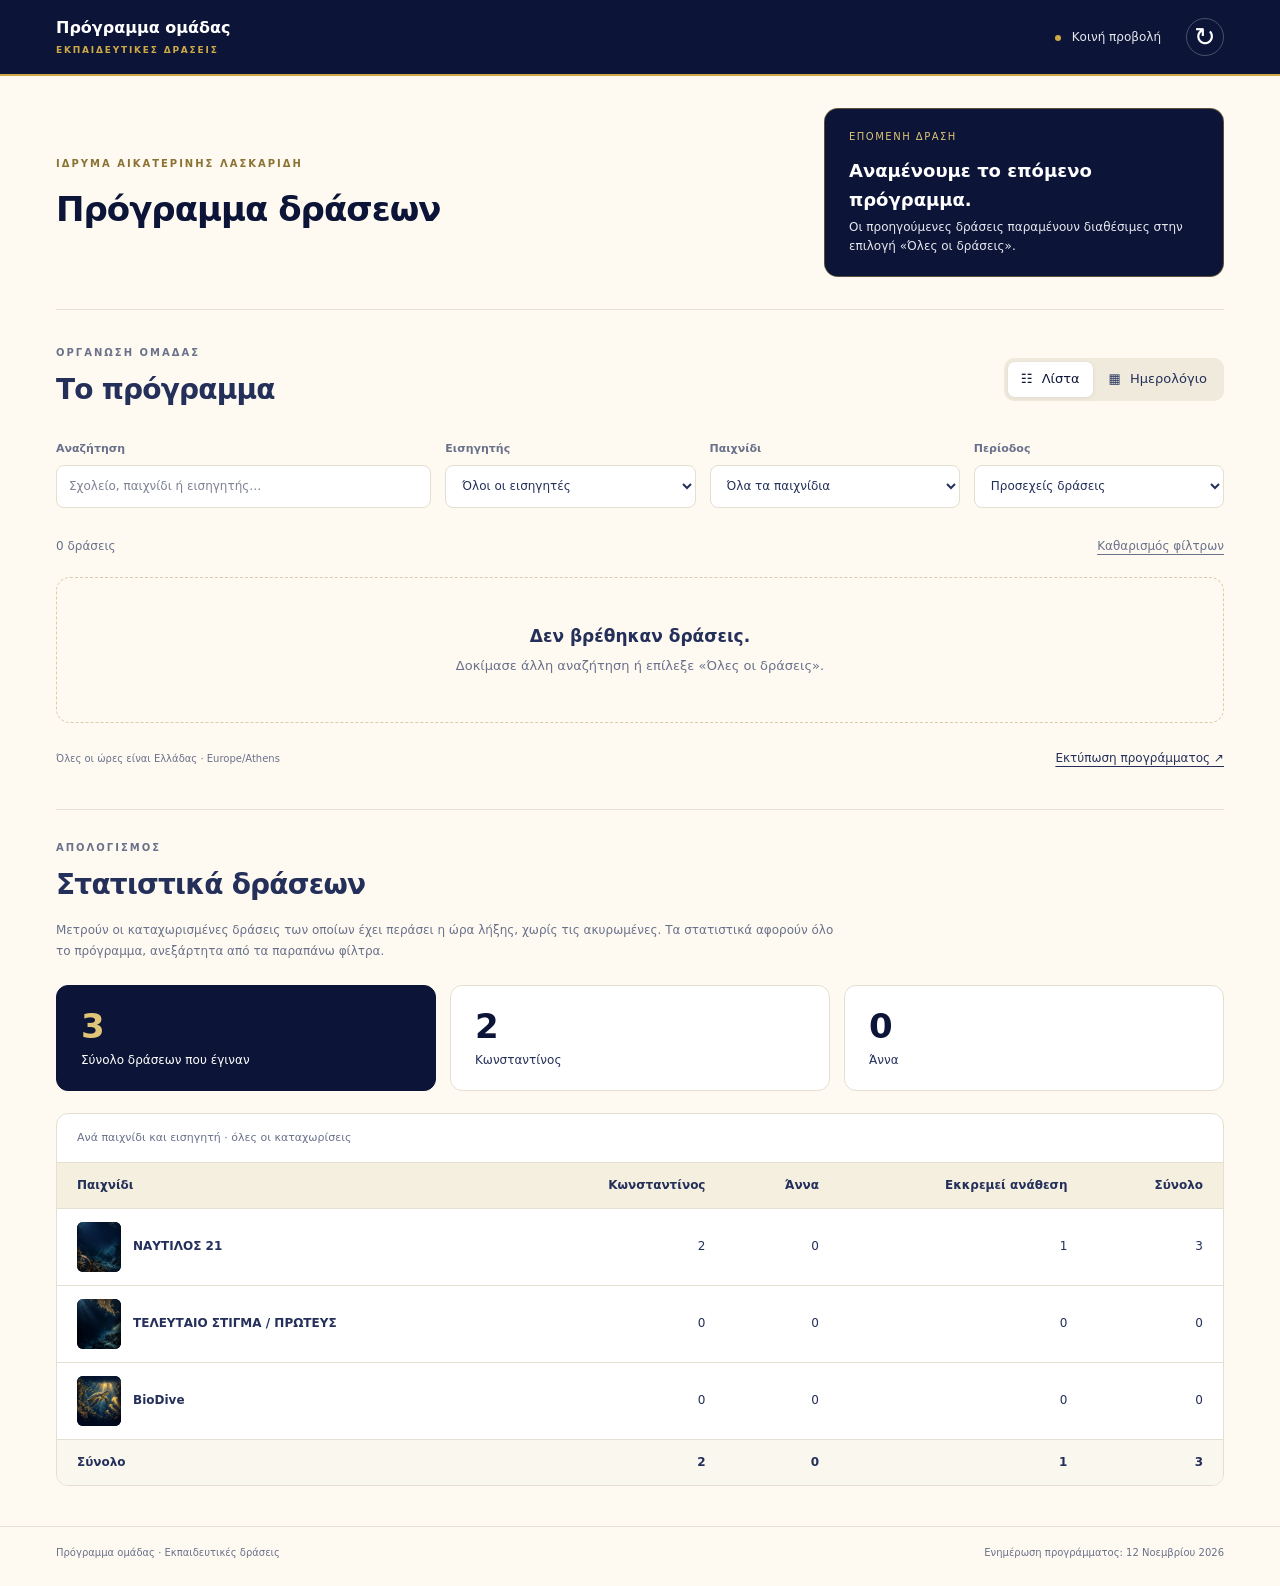
==== commit f217696c: "Add November 27 Nautilos booking for 39th Athens gymnasium" ====
--- a/index.html
+++ b/index.html
@@ -9,7 +9,7 @@
   <title>Πρόγραμμα ομάδας · Εκπαιδευτικές δράσεις</title>
   <link rel="icon" href="icon.svg?v=foundation1" type="image/svg+xml">
   <link rel="stylesheet" href="styles.css?v=games3">
-  <script src="data.js?v=20261027" defer></script>
+  <script src="data.js?v=20261112" defer></script>
   <script src="schedule-rules.js?v=weekdays4" defer></script>
   <script src="app.js?v=games3" defer></script>
 </head>
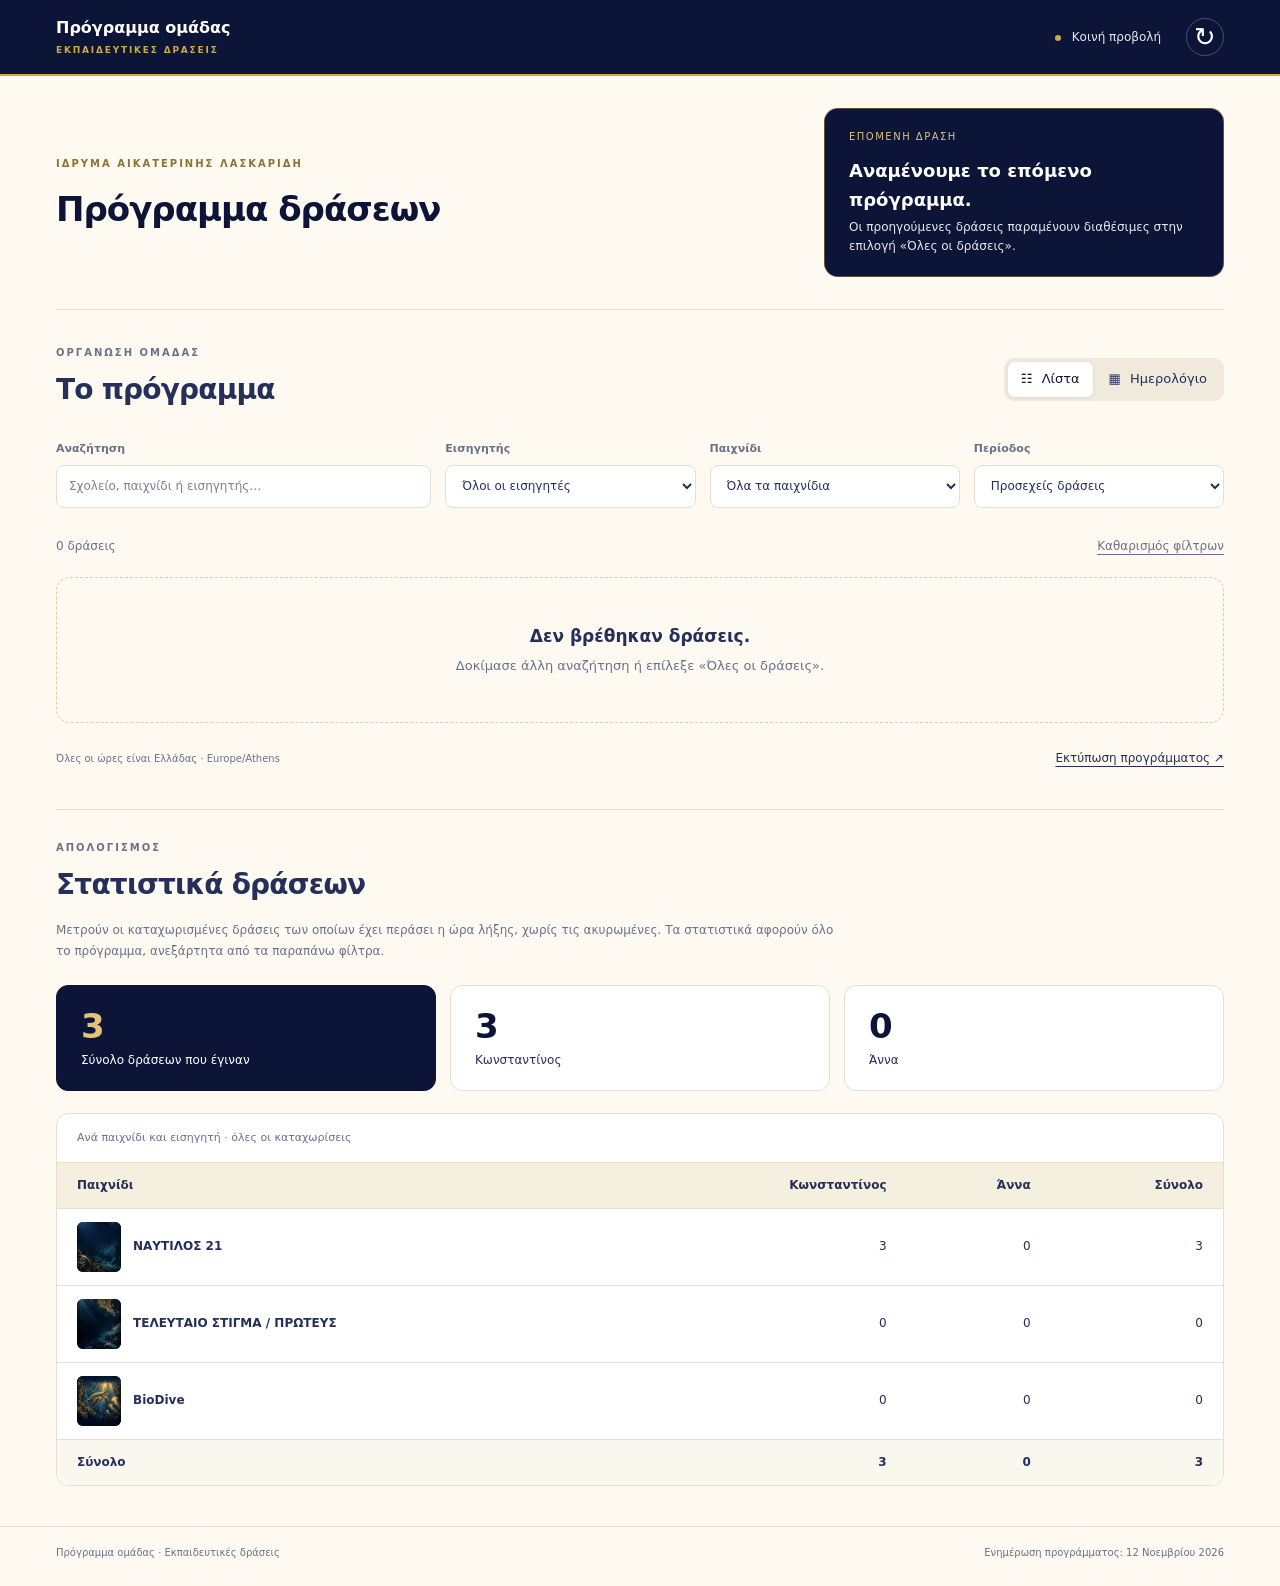
==== commit fc1df547: "Assign November 27 Friday activity to Konstantinos" ====
--- a/index.html
+++ b/index.html
@@ -9,7 +9,7 @@
   <title>Πρόγραμμα ομάδας · Εκπαιδευτικές δράσεις</title>
   <link rel="icon" href="icon.svg?v=foundation1" type="image/svg+xml">
   <link rel="stylesheet" href="styles.css?v=games3">
-  <script src="data.js?v=20261112" defer></script>
+  <script src="data.js?v=20261112-2" defer></script>
   <script src="schedule-rules.js?v=weekdays4" defer></script>
   <script src="app.js?v=games3" defer></script>
 </head>
